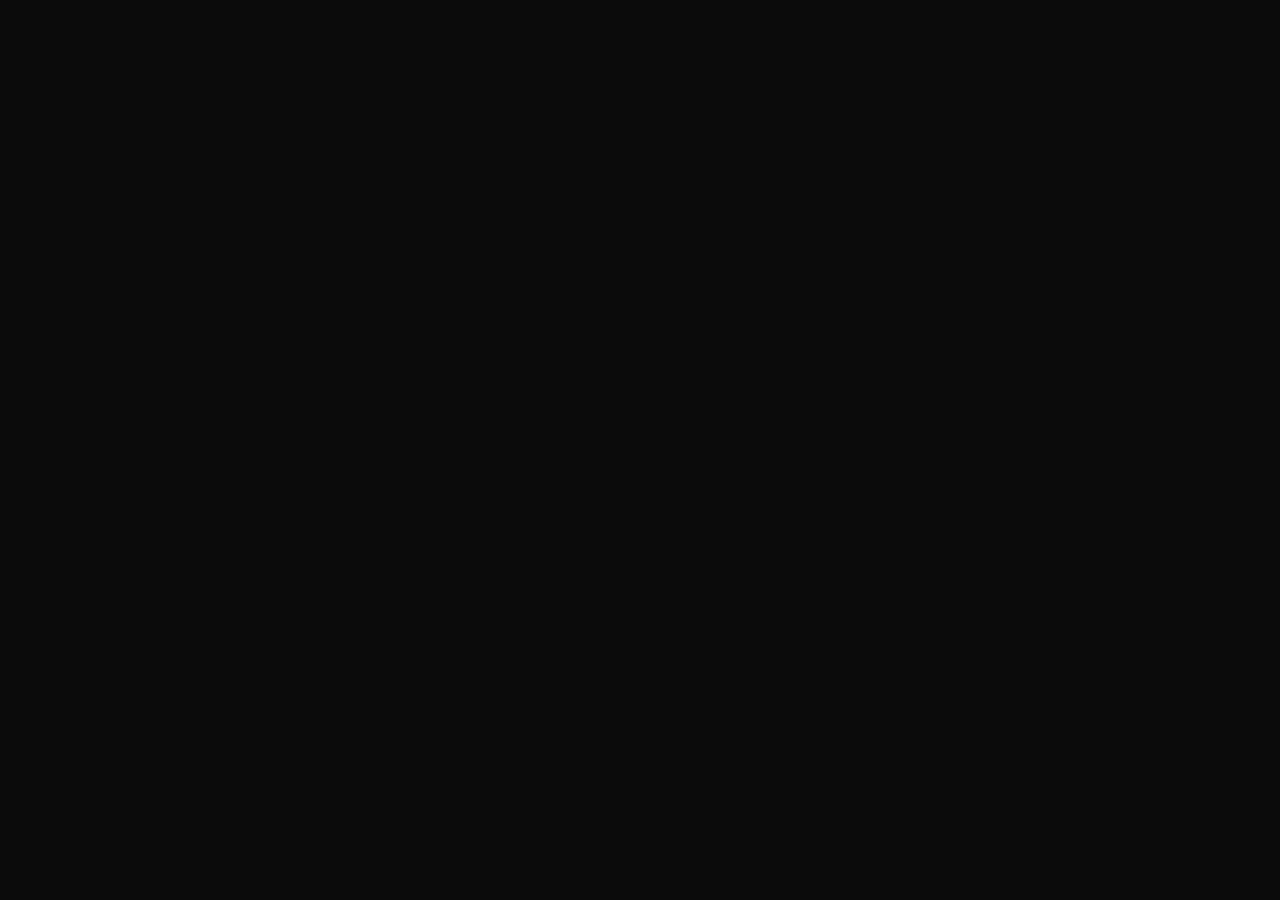
==== about/index.html @ 4190e095 "Add files via upload" ====
<!doctype html>
<html lang="en">
<head>
<meta charset="UTF-8">
<meta name="viewport" content="width=device-width, initial-scale=1, viewport-fit=cover">
<meta name="theme-color" content="#0b0b0b">
<title>About — rezacrat</title>
<meta name="description" content="Reza — short-form video editor for coaches, consultants, and course creators. A little about me.">
<link rel="icon" type="image/svg+xml" href="data:image/svg+xml,%3Csvg%20xmlns%3D%22http%3A//www.w3.org/2000/svg%22%20viewBox%3D%220%200%2032%2032%22%3E%3Crect%20width%3D%2232%22%20height%3D%2232%22%20rx%3D%228%22%20fill%3D%22%23005bd2%22/%3E%3Cpath%20d%3D%22M7%2024V8l9%209%209-9v16h-5V19l-4%204-4-4v5z%22%20fill%3D%22%23fff%22/%3E%3C/svg%3E">
<link rel="stylesheet" href="../style.css">
<script src="../projects-data.js" defer></script>
<script src="../app.js" defer></script>
</head>
<body>
<div id="app"></div>
</body>
</html>
---- style.css ----
@import url('https://fonts.googleapis.com/css2?family=DM+Sans:wght@400;500;600;700&family=Space+Grotesk:wght@400;500;600;700&display=swap');

:root {
  color-scheme: dark;
  --blue: #005bd2;       /* same saturation/lightness as the original green, hue rotated to blue */
  --blue-hover: #2e7dff; /* lighter hover state, kept in the same family */
  --bg: #0b0b0b;
  --muted: #858585;
}

* { box-sizing: border-box; }
html { background: var(--bg); }

body {
  min-height: 100vh;
  margin: 0;
  background: var(--bg);
  color: #f2f2ef;
  font-family: 'DM Sans', Arial, sans-serif;
  -webkit-font-smoothing: antialiased;
}

body.modal-open { overflow: hidden; }

#app { position: relative; z-index: 1; }

.cursor-halftone {
  position: fixed;
  z-index: 0;
  inset: 0;
  display: block;
  width: 100%;
  height: 100%;
  pointer-events: none;
}

a { color: inherit; text-decoration: none; }
button { font: inherit; }
button, a { -webkit-tap-highlight-color: transparent; }
a:focus-visible, button:focus-visible { outline: 2px solid var(--blue); outline-offset: 5px; }

header {
  display: flex;
  align-items: center;
  justify-content: space-between;
  padding: 34px 4vw 30px;
}

.brand {
  font-family: 'Space Grotesk', Arial, sans-serif;
  font-size: 27px;
  font-weight: 700;
  letter-spacing: -1.5px;
  text-transform: lowercase;
}

.brand span { color: var(--blue); }
.header-note { color: #aaa; font-size: 14px; }
.header-note span { margin-right: 18px; color: #eee; }
.work { padding: 20px 4vw 145px; }

.section-label {
  display: flex;
  align-items: baseline;
  justify-content: space-between;
  margin: 6px 0 23px;
}

.section-label h1 { margin: 0; font-size: 16px; font-weight: 500; }
.section-label span { color: var(--muted); font-size: 13px; }

.grid {
  display: grid;
  grid-template-columns: repeat(3, minmax(0, 1fr));
  gap: 28px 18px;
}

.project { min-width: 0; }

.project-open {
  display: block;
  width: 100%;
  margin: 0;
  padding: 0;
  border: 0;
  border-radius: 9px;
  background: transparent;
  color: inherit;
  cursor: pointer;
  text-align: left;
}

.art {
  position: relative;
  display: block;
  overflow: hidden;
  width: 100%;
  aspect-ratio: 16 / 9;
  border-radius: 9px;
  background: #151515;
}

.project-video {
  display: block;
  width: 100%;
  height: 100%;
  object-fit: cover;
  transform: scale(1.002);
  transition: transform .65s cubic-bezier(.2, .7, .2, 1), filter .35s ease;
}

.project-open:hover .project-video,
.project-open:focus-visible .project-video {
  filter: brightness(.72);
  transform: scale(1.035);
}

.play-indicator {
  position: absolute;
  top: 50%;
  left: 50%;
  display: grid;
  place-items: center;
  width: 52px;
  height: 52px;
  border-radius: 50%;
  background: var(--blue);
  color: #eaf1ff;
  opacity: 0;
  transform: translate(-50%, -42%) scale(.86);
  transition: opacity .25s ease, transform .35s cubic-bezier(.2, .8, .2, 1);
}

.play-indicator svg { width: 23px; height: 23px; fill: currentColor; stroke: none; }
.project-open:hover .play-indicator,
.project-open:focus-visible .play-indicator {
  opacity: 1;
  transform: translate(-50%, -50%) scale(1);
}

.project-info { padding: 13px 2px 0; }

.project-meta {
  display: flex;
  justify-content: space-between;
  gap: 12px;
}

.project-meta h2 { margin: 0; font-size: 15px; font-weight: 500; }
.project-meta span { color: #777; font-size: 13px; text-align: right; white-space: nowrap; }

/* caption block — Instagram/YouTube-style truncate + expand */
.project-caption { margin-top: 7px; }

.caption-text {
  margin: 0;
  overflow: hidden;
  display: -webkit-box;
  -webkit-box-orient: vertical;
  -webkit-line-clamp: 2;
  color: #999;
  font-size: 13px;
  line-height: 1.5;
}

.caption-text.expanded {
  -webkit-line-clamp: unset;
  display: block;
}

.caption-toggle {
  display: inline-block;
  margin-top: 2px;
  padding: 0;
  border: 0;
  background: none;
  color: var(--blue-hover);
  font-size: 13px;
  font-weight: 500;
  cursor: pointer;
}

.caption-toggle:hover { text-decoration: underline; }

.bottom-nav {
  position: fixed;
  z-index: 10;
  bottom: 27px;
  left: 50%;
  display: flex;
  gap: 4px;
  padding: 7px;
  border: 1px solid #404040;
  border-radius: 50px;
  background: rgba(31,31,31,.91);
  box-shadow: 0 12px 50px #0009;
  backdrop-filter: blur(24px);
  transform: translateX(-50%);
}

.bottom-nav a {
  display: flex;
  align-items: center;
  justify-content: center;
  gap: 11px;
  min-width: 132px;
  height: 57px;
  border-radius: 35px;
  color: #aaa;
  font-size: 14px;
  transition: background .2s, color .2s;
}

.bottom-nav a.active { background: #3a3a3a; color: var(--blue-hover); }
.bottom-nav a:hover { background: #343434; color: #fff; }

.bottom-nav svg {
  width: 21px;
  height: 21px;
  fill: none;
  stroke: currentColor;
  stroke-width: 1.7;
  stroke-linecap: round;
  stroke-linejoin: round;
}

.video-dialog {
  overflow: visible;
  width: min(1120px, calc(100% - 48px));
  max-width: none;
  margin: auto;
  padding: 0;
  border: 1px solid #323232;
  border-radius: 18px;
  background: #111;
  color: #eee;
  box-shadow: 0 30px 100px #000;
}

.video-dialog::backdrop,
.booking-dialog::backdrop {
  background: rgba(0,0,0,.82);
  backdrop-filter: blur(9px);
}

.dialog-video-wrap {
  overflow: hidden;
  width: 100%;
  aspect-ratio: 16 / 9;
  border-radius: 17px 17px 0 0;
  background: #000;
}

.dialog-video { display: block; width: 100%; height: 100%; object-fit: contain; }

.dialog-meta {
  display: flex;
  align-items: center;
  justify-content: space-between;
  gap: 20px;
  padding: 19px 22px 20px;
}

.dialog-meta h2 { margin: 0; font-size: 18px; font-weight: 500; }
.dialog-meta p { margin: 0; color: #777; font-size: 14px; }

.dialog-close {
  position: absolute;
  z-index: 2;
  top: -16px;
  right: -16px;
  display: grid;
  place-items: center;
  width: 42px;
  height: 42px;
  padding: 0;
  border: 1px solid #505050;
  border-radius: 50%;
  background: #202020;
  color: #fff;
  cursor: pointer;
}

.dialog-close:hover { background: var(--blue); color: #eaf1ff; }

.dialog-close svg {
  width: 19px;
  height: 19px;
  fill: none;
  stroke: currentColor;
  stroke-width: 1.8;
  stroke-linecap: round;
}

.about { max-width: 1160px; margin: 0 auto; padding: 66px 5vw 160px; }
.eyebrow { margin: 0 0 30px; color: var(--blue-hover); font-size: 14px; }

.about h1 {
  max-width: 900px;
  margin: 0 0 44px;
  font-family: 'Space Grotesk', Arial, sans-serif;
  font-size: clamp(45px, 7vw, 88px);
  font-weight: 500;
  line-height: 1.04;
  letter-spacing: -.065em;
}

.about h1 span { color: var(--blue-hover); }

.about-lower {
  display: grid;
  grid-template-columns: 1fr 1fr;
  gap: 70px;
  padding-top: 32px;
  border-top: 1px solid #292929;
}

.bio { margin: 0; color: #aaa; font-size: 18px; line-height: 1.75; }
.bio strong { color: #eee; font-weight: 400; }
.tools { margin-top: 25px; color: #777; font-size: 13px; }

.call-area {
  display: flex;
  flex-direction: column;
  align-items: flex-start;
  justify-content: space-between;
  gap: 24px;
}

.call-area p { margin: 0; color: #aaa; font-size: 16px; }

.cta-row { display: flex; flex-wrap: wrap; gap: 12px; width: 100%; }

.call-button {
  display: flex;
  align-items: center;
  justify-content: space-between;
  gap: 14px;
  padding: 18px 24px;
  border: 0;
  border-radius: 50px;
  background: var(--blue);
  color: #eaf1ff;
  font-size: 16px;
  font-weight: 600;
  cursor: pointer;
  transition: background .2s;
}

.call-button:hover { background: var(--blue-hover); }
.call-button svg { width: 20px; height: 20px; fill: none; stroke: currentColor; stroke-width: 1.6; }

.call-button.secondary {
  background: transparent;
  border: 1px solid #3a3a3a;
  color: #eee;
}

.call-button.secondary:hover { border-color: var(--blue-hover); color: var(--blue-hover); background: transparent; }

.booking-dialog {
  overflow: hidden;
  width: min(960px, calc(100% - 40px));
  height: min(760px, calc(100dvh - 40px));
  max-width: none;
  max-height: none;
  margin: auto;
  padding: 0;
  border: 1px solid #363636;
  border-radius: 22px;
  background: #101010;
  color: #f2f2ef;
  box-shadow: 0 32px 110px #000;
}

.booking-dialog[open] {
  display: flex;
  flex-direction: column;
  animation: booking-in .28s cubic-bezier(.2, .8, .2, 1);
}

.booking-header {
  position: relative;
  z-index: 1;
  display: flex;
  flex: 0 0 auto;
  align-items: center;
  justify-content: space-between;
  min-height: 78px;
  padding: 15px 18px 15px 24px;
  border-bottom: 1px solid #2c2c2c;
  background: #151515;
}

.booking-header h2 {
  margin: 0;
  font-family: 'Space Grotesk', Arial, sans-serif;
  font-size: 20px;
  font-weight: 500;
  letter-spacing: -.025em;
}

.booking-close {
  display: grid;
  place-items: center;
  width: 42px;
  height: 42px;
  padding: 0;
  border: 1px solid #444;
  border-radius: 50%;
  background: #222;
  color: #fff;
  cursor: pointer;
  transition: background .2s ease, color .2s ease, border-color .2s ease;
}

.booking-close:hover {
  border-color: var(--blue-hover);
  background: var(--blue);
  color: #eaf1ff;
}

.booking-close svg {
  width: 18px;
  height: 18px;
  fill: none;
  stroke: currentColor;
  stroke-width: 1.8;
  stroke-linecap: round;
}

.booking-frame {
  display: block;
  flex: 1 1 auto;
  width: 100%;
  min-height: 0;
  border: 0;
  background: #fff;
}

@keyframes booking-in {
  from { opacity: 0; transform: translateY(14px) scale(.985); }
  to { opacity: 1; transform: translateY(0) scale(1); }
}

@media (min-width: 1550px) {
  .work, header { max-width: 1600px; margin-inline: auto; }
}

@media (max-width: 1080px) {
  .grid { grid-template-columns: repeat(2, minmax(0, 1fr)); }
  .about-lower { gap: 35px; }
  .header-note span { display: none; }
}

@media (max-width: 680px) {
  header { padding: 25px 20px; }
  .brand { font-size: 24px; }
  .header-note { font-size: 12px; }
  .work { padding: 15px 14px 130px; }
  .section-label { margin: 4px 6px 20px; }
  .grid { grid-template-columns: 1fr; gap: 27px; }
  .art { border-radius: 8px; }
  .project-info { padding: 11px 2px 0; }
  .project-meta h2 { font-size: 14px; }
  .project-meta span { font-size: 12px; }
  .play-indicator { width: 47px; height: 47px; opacity: .92; transform: translate(-50%, -50%) scale(1); }
  .bottom-nav { bottom: max(20px, env(safe-area-inset-bottom)); padding: 6px; }
  .bottom-nav a { min-width: 125px; height: 54px; }
  .about { padding: 42px 24px 150px; }
  .about h1 { margin-bottom: 35px; font-size: 44px; }
  .about-lower { grid-template-columns: 1fr; gap: 30px; }
  .bio { font-size: 17px; }
  .call-area { align-items: stretch; }
  .cta-row { flex-direction: column; }
  .call-button { width: 100%; }
  .booking-dialog {
    width: calc(100% - 16px);
    height: calc(100dvh - 16px);
    border-radius: 17px;
  }
  .booking-header { min-height: 70px; padding: 12px 13px 12px 18px; }
  .booking-header h2 { font-size: 18px; }
  .booking-close { width: 40px; height: 40px; }
  .video-dialog { width: calc(100% - 24px); border-radius: 13px; }
  .dialog-video-wrap { border-radius: 12px 12px 0 0; }
  .dialog-meta { display: block; padding: 15px 16px 17px; }
  .dialog-meta h2 { font-size: 16px; }
  .dialog-meta p { margin-top: 5px; font-size: 12px; }
  .dialog-close { top: -15px; right: -6px; }
}

@media (hover: none) {
  .play-indicator { opacity: .92; transform: translate(-50%, -50%) scale(1); }
}

@media (prefers-reduced-motion: reduce) {
  * { scroll-behavior: auto !important; transition: none !important; }
  .cursor-halftone { display: none; }
}
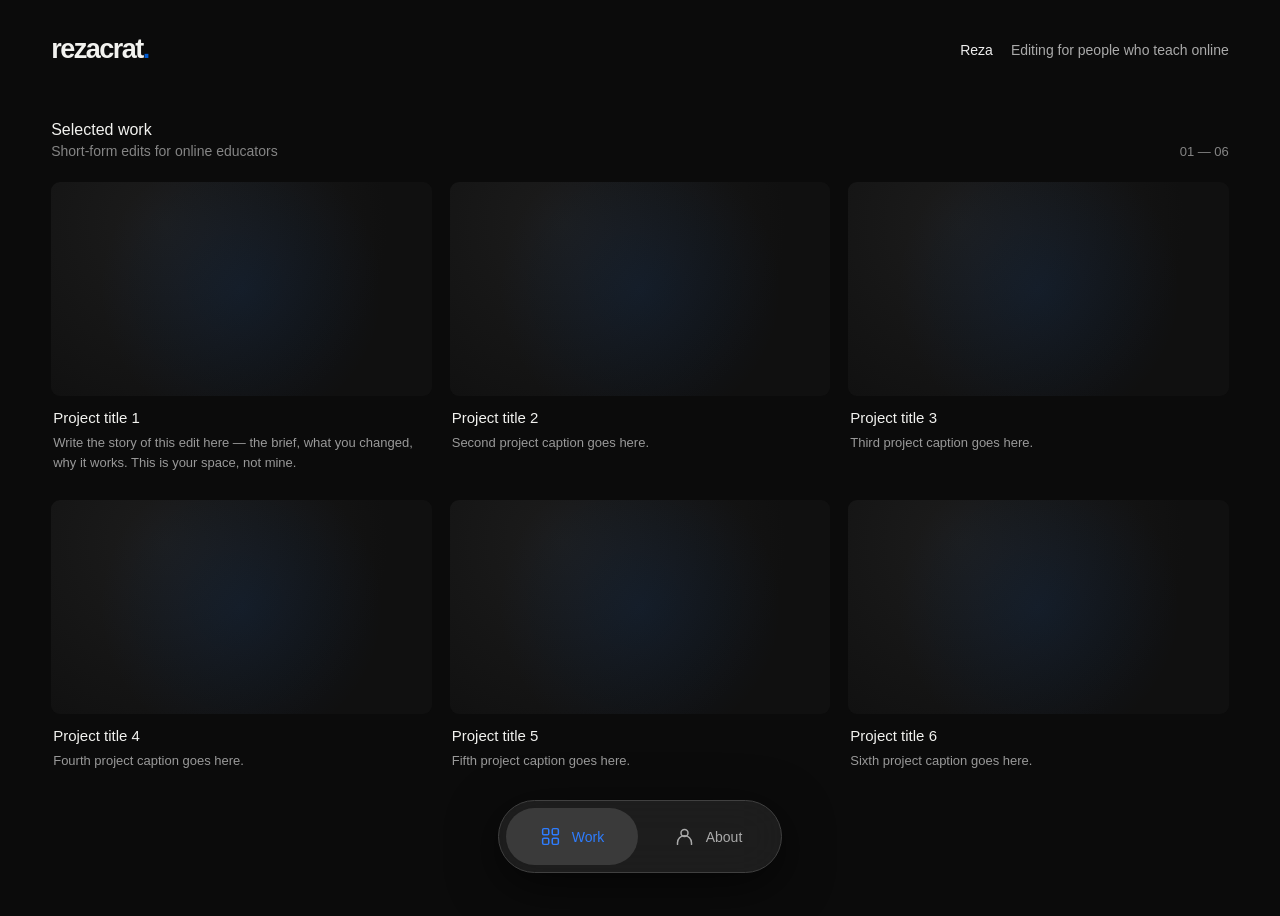
==== commit 908c5515: "Add files via upload" ====
--- a/about/index.html
+++ b/about/index.html
@@ -5,9 +5,39 @@
 <meta name="viewport" content="width=device-width, initial-scale=1, viewport-fit=cover">
 <meta name="theme-color" content="#0b0b0b">
 <title>About — rezacrat</title>
-<meta name="description" content="Reza — short-form video editor for coaches, consultants, and course creators. A little about me.">
+<meta name="description" content="Reza edits short-form video for coaches, consultants, and course creators. Here's how the work actually happens.">
+<link rel="canonical" href="https://rezacrat.github.io/rezacrat/about/">
+
+<meta property="og:type" content="website">
+<meta property="og:site_name" content="rezacrat">
+<meta property="og:title" content="About — rezacrat">
+<meta property="og:description" content="Reza edits short-form video for coaches, consultants, and course creators. Here's how the work actually happens.">
+<meta property="og:url" content="https://rezacrat.github.io/rezacrat/about/">
+<meta property="og:image" content="https://rezacrat.github.io/rezacrat/media/og-cover.jpg">
+<meta property="og:image:width" content="1200">
+<meta property="og:image:height" content="630">
+
+<meta name="twitter:card" content="summary_large_image">
+<meta name="twitter:title" content="About — rezacrat">
+<meta name="twitter:description" content="Reza edits short-form video for coaches, consultants, and course creators. Here's how the work actually happens.">
+<meta name="twitter:image" content="https://rezacrat.github.io/rezacrat/media/og-cover.jpg">
+
 <link rel="icon" type="image/svg+xml" href="data:image/svg+xml,%3Csvg%20xmlns%3D%22http%3A//www.w3.org/2000/svg%22%20viewBox%3D%220%200%2032%2032%22%3E%3Crect%20width%3D%2232%22%20height%3D%2232%22%20rx%3D%228%22%20fill%3D%22%23005bd2%22/%3E%3Cpath%20d%3D%22M7%2024V8l9%209%209-9v16h-5V19l-4%204-4-4v5z%22%20fill%3D%22%23fff%22/%3E%3C/svg%3E">
 <link rel="stylesheet" href="../style.css">
+
+<script type="application/ld+json">
+{
+  "@context": "https://schema.org",
+  "@type": "Person",
+  "name": "Reza",
+  "alternateName": "rezacrat",
+  "url": "https://rezacrat.github.io/rezacrat/about/",
+  "sameAs": ["https://www.instagram.com/rezacrat/"],
+  "jobTitle": "Short-form video editor",
+  "knowsAbout": ["Video editing", "Adobe Premiere Pro", "Adobe After Effects", "DaVinci Resolve"]
+}
+</script>
+
 <script src="../projects-data.js" defer></script>
 <script src="../app.js" defer></script>
 </head>
--- a/style.css
+++ b/style.css
@@ -61,13 +61,15 @@
 
 .section-label {
   display: flex;
-  align-items: baseline;
+  align-items: flex-end;
   justify-content: space-between;
+  gap: 16px;
   margin: 6px 0 23px;
 }
 
-.section-label h1 { margin: 0; font-size: 16px; font-weight: 500; }
-.section-label span { color: var(--muted); font-size: 13px; }
+.section-label h1 { margin: 0 0 4px; font-size: 16px; font-weight: 500; }
+.section-label .section-sub { margin: 0; color: var(--muted); font-size: 14px; }
+.section-label .count { color: var(--muted); font-size: 13px; white-space: nowrap; }
 
 .grid {
   display: grid;
@@ -97,7 +99,14 @@
   width: 100%;
   aspect-ratio: 16 / 9;
   border-radius: 9px;
-  background: #151515;
+  background: radial-gradient(circle at 30% 20%, #1c1c1c, #101010 70%);
+}
+
+.art.is-empty::after {
+  content: "";
+  position: absolute;
+  inset: 0;
+  background: radial-gradient(circle at 50% 50%, rgba(0,91,210,.10), transparent 65%);
 }
 
 .project-video {
@@ -140,14 +149,7 @@
 
 .project-info { padding: 13px 2px 0; }
 
-.project-meta {
-  display: flex;
-  justify-content: space-between;
-  gap: 12px;
-}
-
 .project-meta h2 { margin: 0; font-size: 15px; font-weight: 500; }
-.project-meta span { color: #777; font-size: 13px; text-align: right; white-space: nowrap; }
 
 /* caption block — Instagram/YouTube-style truncate + expand */
 .project-caption { margin-top: 7px; }
@@ -180,6 +182,8 @@
   cursor: pointer;
 }
 
+.caption-toggle[hidden] { display: none; }
+
 .caption-toggle:hover { text-decoration: underline; }
 
 .bottom-nav {
@@ -226,8 +230,9 @@
 
 .video-dialog {
   overflow: visible;
-  width: min(1120px, calc(100% - 48px));
-  max-width: none;
+  width: fit-content;
+  min-width: min(360px, 92vw);
+  max-width: min(1120px, 92vw);
   margin: auto;
   padding: 0;
   border: 1px solid #323232;
@@ -243,26 +248,35 @@
   backdrop-filter: blur(9px);
 }
 
+/* The video keeps its own native width/height (up to these caps) instead of
+   being forced into a fixed 16:9 box — a vertical Reel opens tall and narrow,
+   a widescreen edit opens wide, matching how it was actually shot/exported. */
 .dialog-video-wrap {
+  display: flex;
+  align-items: center;
+  justify-content: center;
   overflow: hidden;
-  width: 100%;
-  aspect-ratio: 16 / 9;
+  min-height: 200px;
+  max-height: 80vh;
   border-radius: 17px 17px 0 0;
   background: #000;
 }
 
-.dialog-video { display: block; width: 100%; height: 100%; object-fit: contain; }
+.dialog-video {
+  display: block;
+  width: auto;
+  height: auto;
+  max-width: min(1120px, 92vw);
+  max-height: 80vh;
+}
 
 .dialog-meta {
-  display: flex;
-  align-items: center;
-  justify-content: space-between;
-  gap: 20px;
   padding: 19px 22px 20px;
 }
 
 .dialog-meta h2 { margin: 0; font-size: 18px; font-weight: 500; }
-.dialog-meta p { margin: 0; color: #777; font-size: 14px; }
+.dialog-meta p { margin: 8px 0 0; color: #999; font-size: 14px; line-height: 1.6; }
+.dialog-meta p:empty { display: none; }
 
 .dialog-close {
   position: absolute;
@@ -319,6 +333,39 @@
 .bio strong { color: #eee; font-weight: 400; }
 .tools { margin-top: 25px; color: #777; font-size: 13px; }
 
+.how-it-works {
+  margin-top: 60px;
+  padding-top: 40px;
+  border-top: 1px solid #292929;
+}
+
+.how-it-works h2 {
+  margin: 0 0 30px;
+  font-family: 'Space Grotesk', Arial, sans-serif;
+  font-size: 22px;
+  font-weight: 500;
+}
+
+.how-steps {
+  display: grid;
+  grid-template-columns: repeat(3, minmax(0, 1fr));
+  gap: 32px;
+}
+
+.how-step { min-width: 0; }
+
+.how-step .step-number {
+  display: inline-block;
+  margin-bottom: 14px;
+  color: var(--blue-hover);
+  font-family: 'Space Grotesk', Arial, sans-serif;
+  font-size: 13px;
+  font-weight: 600;
+}
+
+.how-step h3 { margin: 0 0 8px; font-size: 16px; font-weight: 500; }
+.how-step p { margin: 0; color: #888; font-size: 14px; line-height: 1.6; }
+
 .call-area {
   display: flex;
   flex-direction: column;
@@ -463,13 +510,14 @@
   .art { border-radius: 8px; }
   .project-info { padding: 11px 2px 0; }
   .project-meta h2 { font-size: 14px; }
-  .project-meta span { font-size: 12px; }
   .play-indicator { width: 47px; height: 47px; opacity: .92; transform: translate(-50%, -50%) scale(1); }
   .bottom-nav { bottom: max(20px, env(safe-area-inset-bottom)); padding: 6px; }
   .bottom-nav a { min-width: 125px; height: 54px; }
   .about { padding: 42px 24px 150px; }
   .about h1 { margin-bottom: 35px; font-size: 44px; }
   .about-lower { grid-template-columns: 1fr; gap: 30px; }
+  .how-it-works { margin-top: 44px; padding-top: 30px; }
+  .how-steps { grid-template-columns: 1fr; gap: 26px; }
   .bio { font-size: 17px; }
   .call-area { align-items: stretch; }
   .cta-row { flex-direction: column; }
@@ -482,11 +530,12 @@
   .booking-header { min-height: 70px; padding: 12px 13px 12px 18px; }
   .booking-header h2 { font-size: 18px; }
   .booking-close { width: 40px; height: 40px; }
-  .video-dialog { width: calc(100% - 24px); border-radius: 13px; }
+  .video-dialog { min-width: 0; max-width: calc(100% - 24px); border-radius: 13px; }
   .dialog-video-wrap { border-radius: 12px 12px 0 0; }
-  .dialog-meta { display: block; padding: 15px 16px 17px; }
+  .dialog-video { max-width: calc(100vw - 24px); max-height: 70vh; }
+  .dialog-meta { padding: 15px 16px 17px; }
   .dialog-meta h2 { font-size: 16px; }
-  .dialog-meta p { margin-top: 5px; font-size: 12px; }
+  .dialog-meta p { font-size: 13px; }
   .dialog-close { top: -15px; right: -6px; }
 }
 
